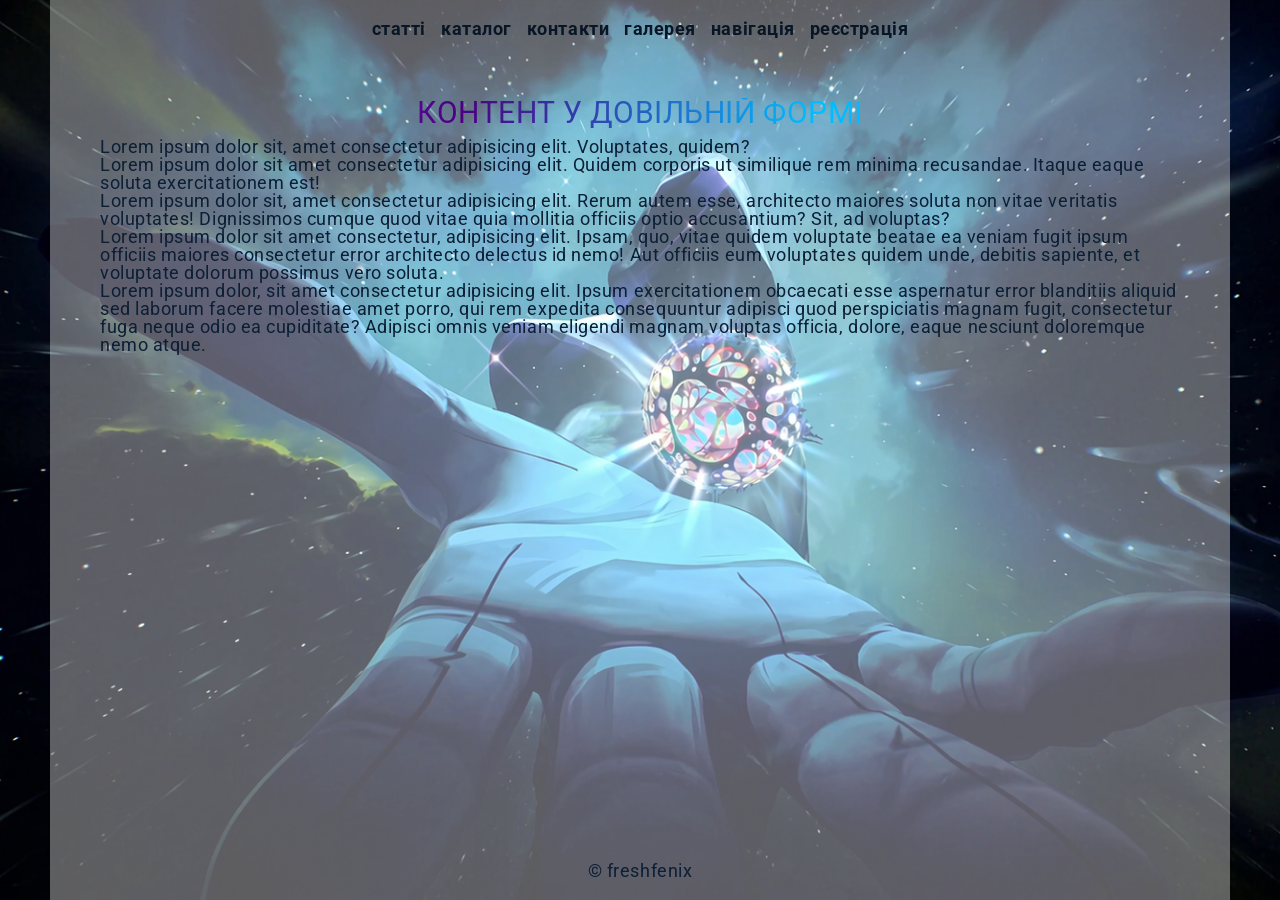
==== index.html @ 650a4f7c "first commit" ====
<!DOCTYPE html>
<html lang="zxx">

<head>
  <meta charset="UTF-8">
  <meta name="viewport" content="width=device-width, initial-scale=1.0">
  <link rel="stylesheet" href="styles/style.css">
  <title>Lesson2</title>
</head>

<body>
  <div class="wrapper">
    <header>
      <div class="container">
        <nav class="header-nav">
          <ul class="header-nav-list">
            <li><a class="header-nav-item" href="pages/articles.html">Статті</a></li>
            <li><a class="header-nav-item" href="pages/catalog.html">Каталог</a></li>
            <li><a class="header-nav-item" href="pages/contacts.html">Контакти</a></li>
            <li><a class="header-nav-item" href="pages/gallery.html">Галерея</a></li>
            <li><a class="header-nav-item" href="pages/page-nav.html">Навігація</a></li>
            <li><a class="header-nav-item" href="pages/registration.html">Реєстрація</a></li>
          </ul>
        </nav>
      </div>
    </header>
    <main>
      <section>
        <div class="container">
          <h1>Контент у довільній формі</h1>
          <div>
            <p>Lorem ipsum dolor sit, amet consectetur adipisicing elit. Voluptates, quidem?</p>
            <p>Lorem ipsum dolor sit amet consectetur adipisicing elit. Quidem corporis ut similique rem minima
              recusandae.
              Itaque eaque soluta exercitationem est!</p>
            <p>Lorem ipsum dolor sit, amet consectetur adipisicing elit. Rerum autem esse, architecto maiores soluta non
              vitae veritatis voluptates! Dignissimos cumque quod vitae quia mollitia officiis optio accusantium? Sit,
              ad
              voluptas?</p>
            <p>Lorem ipsum dolor sit amet consectetur, adipisicing elit. Ipsam, quo, vitae quidem voluptate beatae ea
              veniam
              fugit ipsum officiis maiores consectetur error architecto delectus id nemo! Aut officiis eum voluptates
              quidem
              unde, debitis sapiente, et voluptate dolorum possimus vero soluta.</p>
            <p>Lorem ipsum dolor, sit amet consectetur adipisicing elit. Ipsum exercitationem obcaecati esse aspernatur
              error blanditiis aliquid sed laborum facere molestiae amet porro, qui rem expedita consequuntur adipisci
              quod
              perspiciatis magnam fugit, consectetur fuga neque odio ea cupiditate? Adipisci omnis veniam eligendi
              magnam
              voluptas officia, dolore, eaque nesciunt doloremque nemo atque.</p>
          </div>
        </div>
      </section>
    </main>
    <footer>
      <div class="container footer">
        <p>&copy; FreshFenix</p>
      </div>
    </footer>
  </div>
</body>

</html>
---- styles/style.css ----
@import url("reset.css");
@font-face {
  font-family: "Roboto";
  src: url("../fonts/Roboto-Bold.woff2") format("woff2");
  font-weight: 700;
  font-style: normal;
  font-display: swap;
}

@font-face {
  font-family: "Roboto";
  src: url("../fonts/Roboto-Regular.woff2") format("woff2");
  font-weight: 400;
  font-style: normal;
  font-display: swap;
}

html,
body {
  color: rgb(12, 31, 53);
  height: 100%;
  font-family: "Roboto", sans-serif;
  font-weight: 400;
  font-size: 18px;
  letter-spacing: 0.03em;
}

.wrapper {
  display: flex;
  flex-direction: column;
  align-items: center;
  gap: 10px;
  min-height: 100vh;
  position: relative;
  background: #ffffff5d;
  margin: 0 50px;
}
.wrapper::before {
  content: "";
  position: absolute;
  height: 100vh;
  top: 0;
  bottom: 0;
  left: -50px;
  right: -50px;
  z-index: -1;
  background: url("../images/background.webp") top / cover no-repeat;
}

.wrapper::after {
  content: "";
  position: fixed;
  inset: 0;
  z-index: -2;
  background: rgb(12, 8, 63) url("../images/stars-bg.webp") center / cover
    no-repeat;
  min-height: 100vh;
}

.container {
  width: 100%;
  max-width: 1280px;
  padding: 20px 50px;
  margin: 0 auto;

  overflow: hidden;
  object-fit: cover;
}

footer {
  margin-top: auto;
}
.footer {
  text-align: center;
  text-transform: lowercase;
}

/* HEADER */

.header-nav-list {
  display: flex;
  gap: 15px;
  flex-wrap: wrap;
}

a {
  text-decoration: none;
  color: rgb(9, 56, 114);
}

.header-nav-item {
  text-transform: lowercase;
  font-weight: 700;
  color: rgb(9, 22, 37);
}

h1 {
  font-size: 30px;
  text-transform: uppercase;
  text-align: center;
  background: linear-gradient(90deg, #8a2be2, #4b0082, #00bfff, #1e90ff);
  background-clip: text;
  color: transparent;
  margin: 10px;
}

h2 {
  font-size: 20px;
  text-transform: uppercase;
  text-align: center;
}

img {
  object-fit: cover;
}

/* ARTICLES */

.articles-title {
  color: transparent;
  background: linear-gradient(90deg, #ff00cc, #3333ff, #00ffff, #ff00cc);
  background-clip: text;
  text-align: center;
}

.articles-container,
.articles-list {
  display: flex;
  flex-direction: column;
  gap: 15px;
}
.articles-list-item + .articles-list-item {
  border-top: 2px #00ffff solid;
  padding-top: 15px;
}

.articles-list {
  background: rgba(255, 255, 255, 0.15);
  backdrop-filter: blur(10px);
  border-radius: 12px;
  padding: 50px;
}

.article p::first-letter {
  font-size: 1.2em;
  color: rgb(95, 43, 105);
  font-weight: 700;
  line-height: 1;
}

.articles-list-item h2 {
  text-align: left;
}

/* ARTICLE */

.article-title {
  margin-bottom: 30px;
}

.article-img {
  float: left;
  padding: 10px;
  border: 4px blueviolet inset;
  margin-right: 5px;
}

.comments {
  margin-top: 30px;
}
.comments-form {
  display: flex;
  flex-direction: column;
  gap: 15px;
  align-items: flex-end;
  margin: 15px 0;
}

.comments-form textarea {
  width: 100%;
  padding: 8px 10px;
  border-radius: 6px;
  border: 1px solid #ccc;
}

.comments-list {
  list-style: none;
  padding: 0;
}

.comment {
  margin-bottom: 20px;
  padding: 15px;
  background: rgba(255, 255, 255, 0.15);
  backdrop-filter: blur(10px);
  border-radius: 12px;
}

.comment-box {
  display: flex;
  align-items: center;
  gap: 10px;
  margin-bottom: 10px;
}

/* CATALOG */

.catalog-list {
  background: rgba(255, 255, 255, 0.15);
  backdrop-filter: blur(10px);
  padding: 30px;
  border-radius: 12px;
  display: flex;
  flex-direction: column;
  gap: 10px;
  max-width: 600px;
  min-width: 400px;
}
.catalog-item {
  position: relative;
  padding-left: 20px;
}
.catalog-item:nth-child(1)::before {
  content: "\2740";
  position: absolute;
  left: 2px;
  top: 0;
  width: 20px;
  height: 20px;
}

.catalog-item:nth-child(2)::before {
  content: "\263A";
  position: absolute;
  left: 2px;
  top: 0;
  width: 20px;
  height: 20px;
}

.catalog-item:nth-child(2)::after {
  content: "NEW";
  position: absolute;
  right: 210px;
  top: 3px;
  margin-left: 8px;
  padding: 2px 6px;
  font-size: 10px;
  color: white;
  background: rgb(117, 3, 151);
  border-radius: 6px;
}

.catalog-item:nth-child(3)::before {
  content: "\270E";
  position: absolute;
  left: 2px;
  top: 0;
  width: 20px;
  height: 20px;
}

.catalog-item-list {
  background: rgba(255, 255, 255, 0.15);
  backdrop-filter: blur(10px);
  border-radius: 8px;
}

.catalog-item-list li {
  position: relative;
  padding: 5px 5px 5px 20px;
}

.catalog-item-list li::before {
  position: absolute;
  content: "\2605";
  top: 5px;
  left: 4px;
  width: 20px;
  height: 20px;
}

/* GALLERY */

.gallery-list {
  display: flex;
  flex-wrap: wrap;
  gap: 10px;
}
.gallery-list-item {
  flex: 0 1 47%;
  border: 10px groove rgba(137, 43, 226, 0.5);
  transition: 0.5s linear;
  background: rgba(255, 255, 255, 0.15);
  backdrop-filter: blur(10px);
  border-radius: 12px;
}
.gallery-list-item:hover {
  border: 10px transparent groove;
}
.gallery-list-title {
  margin: 10px;
  text-align: center;
}
.gallery-list-link {
  display: block;
}

.gallery-list-img {
  margin: 20px;
}

/* FORMS */

input[type="checkbox"]:hover,
input[type="radio"]:hover,
input[type="checkbox"]:focus,
input[type="radio"]:focus {
  outline: 2px dashed #1c19a0;
  outline-offset: 3px;
}

.capitalize {
  text-transform: capitalize;
}

.contacts-wrapper {
  display: flex;
  gap: 50px;
}
.contacts-form,
.contacts-box {
  max-width: 500px;
  margin: 0 auto;
  padding: 25px;
  border-radius: 12px;

  background: rgba(255, 255, 255, 0.15);
  backdrop-filter: blur(10px);

  display: flex;
  flex-direction: column;
  gap: 15px;
  justify-content: center;
}

.contacts-form {
  order: -1;
}
.contacts-form input,
.contacts-form textarea {
  width: 100%;
  padding: 8px 10px;
  border-radius: 6px;
  border: 1px solid #ccc;
}

.contacts-map {
  width: 100%;
  aspect-ratio: 16 / 9;
  border-radius: 12px;
  border: none;
}

.contacts-form-title {
  margin-bottom: auto;
  text-align: center;
  margin-top: 30px;
}
.contacts-form-button {
  padding: 10px 8px;
  border-radius: 12px;

  background: rgba(255, 255, 255, 0.15);
  backdrop-filter: blur(10px);
}

.form-button-box {
  margin-top: auto;
  display: flex;
  justify-content: space-between;
}

/* PAGE-NAV */
.page-nav {
  text-align: center;
  margin-bottom: 30px;
}
.page-nav-link {
  color: rgb(12, 31, 53);
  font-weight: 700;
  margin: 10px;
  padding: 10px 8px;
  background: rgba(255, 255, 255, 0.15);
  backdrop-filter: blur(10px);
  border-radius: 8px;
}

.page-nav-box {
  display: flex;
  flex-direction: column;
  gap: 30px;
}
.nav-article {
  height: 50vh;
  overflow: scroll;
  background: rgba(255, 255, 255, 0.15);
  backdrop-filter: blur(10px);
  border-radius: 12px;

  padding: 15px;
}

.nav-article p + p {
  padding-top: 10px;
}
.nav-article h2 {
  font-weight: 700;
  margin-bottom: 15px;
}
.nav-img {
  float: left;
  padding-right: 10px;
  border-radius: 15px;
}

::-webkit-scrollbar {
  width: 8px;
  height: 0;
}

::-webkit-scrollbar-track {
  background: transparent;
  border-radius: 10px;
}

::-webkit-scrollbar-thumb {
  background: linear-gradient(180deg, #6a11cb, #2575fc);
  border-radius: 10px;
}

::-webkit-scrollbar-thumb:hover {
  background: linear-gradient(180deg, #5f0fbf, #1e5fd9);
}

/* REGISTRATION */
.form-input-box {
  display: flex;
  align-items: center;
  gap: 8px;
  margin-bottom: 8px;
}

.form-input-box input[type="radio"],
.form-input-box input[type="checkbox"] {
  margin: 0;
  width: 16px;
  height: 16px;
}

.form-input-box label {
  margin: 0;
  cursor: pointer;
}
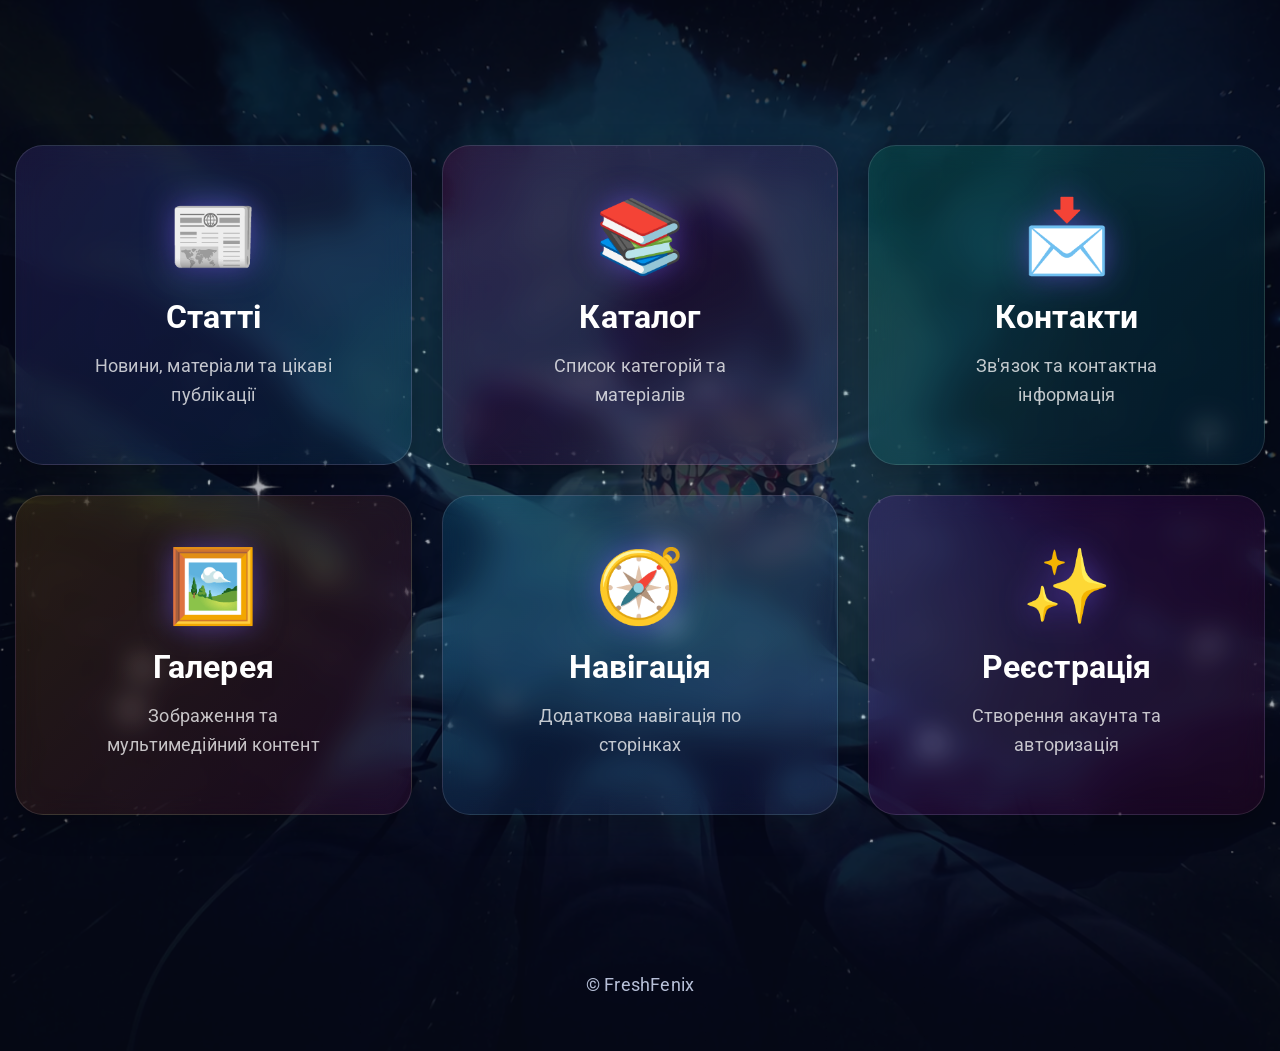
==== commit 46f9d4bc: "new header" ====
--- a/index.html
+++ b/index.html
@@ -10,46 +10,142 @@
 
 <body>
   <div class="wrapper">
-    <header>
+    <header class="header index-header">
       <div class="container">
-        <nav class="header-nav">
-          <ul class="header-nav-list">
-            <li><a class="header-nav-item" href="pages/articles.html">Статті</a></li>
-            <li><a class="header-nav-item" href="pages/catalog.html">Каталог</a></li>
-            <li><a class="header-nav-item" href="pages/contacts.html">Контакти</a></li>
-            <li><a class="header-nav-item" href="pages/gallery.html">Галерея</a></li>
-            <li><a class="header-nav-item" href="pages/page-nav.html">Навігація</a></li>
-            <li><a class="header-nav-item" href="pages/registration.html">Реєстрація</a></li>
-          </ul>
-        </nav>
+        <div class="header__wrapper">
+          <button class="header__burger" type="button" aria-label="Open menu">
+
+            <span></span>
+            <span></span>
+            <span></span>
+          </button>
+          <nav class="header-nav">
+
+            <ul class="header-nav-list">
+
+              <li>
+                <a class="header-nav-item" href="pages/articles.html">
+
+                  <span>статті</span>
+                </a>
+              </li>
+
+              <li>
+                <a class="header-nav-item" href="pages/catalog.html">
+
+                  <span>каталог</span>
+                </a>
+              </li>
+
+              <li>
+                <a class="header-nav-item" href="pages/contacts.html">
+
+                  <span>контакти</span>
+                </a>
+              </li>
+
+              <li>
+                <a class="header-nav-item" href="pages/gallery.html">
+
+                  <span>галерея</span>
+                </a>
+              </li>
+
+              <li>
+                <a class="header-nav-item" href="pages/page-nav.html">
+
+                  <span>навігація</span>
+                </a>
+              </li>
+
+              <li>
+                <a class="header-nav-item" href="pages/registration.html">
+
+                  <span>реєстрація</span>
+                </a>
+              </li>
+
+            </ul>
+
+          </nav>
+        </div>
       </div>
     </header>
     <main>
-      <section>
+      <section class="hero-nav">
         <div class="container">
-          <h1>Контент у довільній формі</h1>
-          <div>
-            <p>Lorem ipsum dolor sit, amet consectetur adipisicing elit. Voluptates, quidem?</p>
-            <p>Lorem ipsum dolor sit amet consectetur adipisicing elit. Quidem corporis ut similique rem minima
-              recusandae.
-              Itaque eaque soluta exercitationem est!</p>
-            <p>Lorem ipsum dolor sit, amet consectetur adipisicing elit. Rerum autem esse, architecto maiores soluta non
-              vitae veritatis voluptates! Dignissimos cumque quod vitae quia mollitia officiis optio accusantium? Sit,
-              ad
-              voluptas?</p>
-            <p>Lorem ipsum dolor sit amet consectetur, adipisicing elit. Ipsam, quo, vitae quidem voluptate beatae ea
-              veniam
-              fugit ipsum officiis maiores consectetur error architecto delectus id nemo! Aut officiis eum voluptates
-              quidem
-              unde, debitis sapiente, et voluptate dolorum possimus vero soluta.</p>
-            <p>Lorem ipsum dolor, sit amet consectetur adipisicing elit. Ipsum exercitationem obcaecati esse aspernatur
-              error blanditiis aliquid sed laborum facere molestiae amet porro, qui rem expedita consequuntur adipisci
-              quod
-              perspiciatis magnam fugit, consectetur fuga neque odio ea cupiditate? Adipisci omnis veniam eligendi
-              magnam
-              voluptas officia, dolore, eaque nesciunt doloremque nemo atque.</p>
-          </div>
+
+          <nav class="hero-nav__menu">
+
+            <a class="hero-nav__card hero-nav__card--articles" href="pages/articles.html">
+
+              <span class="hero-nav__icon">📰</span>
+
+              <h2 class="hero-nav__title">Статті</h2>
+
+              <p class="hero-nav__text">
+                Новини, матеріали та цікаві публікації
+              </p>
+            </a>
+
+            <a class="hero-nav__card hero-nav__card--catalog" href="pages/catalog.html">
+
+              <span class="hero-nav__icon">📚</span>
+
+              <h2 class="hero-nav__title">Каталог</h2>
+
+              <p class="hero-nav__text">
+                Список категорій та матеріалів
+              </p>
+            </a>
+
+            <a class="hero-nav__card hero-nav__card--contacts" href="pages/contacts.html">
+
+              <span class="hero-nav__icon">📩</span>
+
+              <h2 class="hero-nav__title">Контакти</h2>
+
+              <p class="hero-nav__text">
+                Зв'язок та контактна інформація
+              </p>
+            </a>
+
+            <a class="hero-nav__card hero-nav__card--gallery" href="pages/gallery.html">
+
+              <span class="hero-nav__icon">🖼️</span>
+
+              <h2 class="hero-nav__title">Галерея</h2>
+
+              <p class="hero-nav__text">
+                Зображення та мультимедійний контент
+              </p>
+            </a>
+
+            <a class="hero-nav__card hero-nav__card--navigation" href="pages/page-nav.html">
+
+              <span class="hero-nav__icon">🧭</span>
+
+              <h2 class="hero-nav__title">Навігація</h2>
+
+              <p class="hero-nav__text">
+                Додаткова навігація по сторінках
+              </p>
+            </a>
+
+            <a class="hero-nav__card hero-nav__card--registration" href="pages/registration.html">
+
+              <span class="hero-nav__icon">✨</span>
+
+              <h2 class="hero-nav__title">Реєстрація</h2>
+
+              <p class="hero-nav__text">
+                Створення акаунта та авторизація
+              </p>
+            </a>
+
+          </nav>
         </div>
+
       </section>
     </main>
     <footer>
@@ -58,6 +154,14 @@
       </div>
     </footer>
   </div>
+  <script>
+    const burger = document.querySelector('.header__burger');
+    const header = document.querySelector('.header');
+
+    burger.addEventListener('click', () => {
+      header.classList.toggle('header--open');
+    });
+  </script>
 </body>
 
 </html>
--- a/styles/style.css
+++ b/styles/style.css
@@ -1,4 +1,5 @@
 @import url("reset.css");
+
 @font-face {
   font-family: "Roboto";
   src: url("../fonts/Roboto-Bold.woff2") format("woff2");
@@ -15,450 +16,1060 @@
   font-display: swap;
 }
 
-html,
+/* =========================
+   ROOT
+========================= */
+
+:root {
+  --bg-primary: #070b1a;
+  --bg-secondary: rgba(8, 12, 28, 0.55);
+  --bg-card: rgba(255, 255, 255, 0.08);
+
+  --text-primary: #f5f7ff;
+  --text-secondary: #b7c0d8;
+
+  --accent: #7c5cff;
+  --accent-hover: #9d84ff;
+
+  --border: rgba(255, 255, 255, 0.12);
+
+  --shadow: 0 10px 30px rgba(0, 0, 0, 0.25);
+
+  --blur: blur(14px);
+
+  --radius-lg: 24px;
+  --radius-md: 18px;
+  --radius-sm: 12px;
+
+  --transition: 0.3s ease;
+}
+
+/* =========================
+   GLOBAL
+========================= */
+
+html {
+  scroll-behavior: smooth;
+}
+
 body {
-  color: rgb(12, 31, 53);
-  height: 100%;
+  min-height: 100%;
   font-family: "Roboto", sans-serif;
+  font-size: 18px;
   font-weight: 400;
-  font-size: 18px;
-  letter-spacing: 0.03em;
+
+  line-height: 1.7;
+  letter-spacing: 0.01em;
+
+  color: var(--text-secondary);
+
+  background: radial-gradient(circle at top, #111933 0%, #070b1a 60%);
+
+  overflow-x: hidden;
 }
 
 .wrapper {
+  position: relative;
+
   display: flex;
   flex-direction: column;
-  align-items: center;
-  gap: 10px;
+  gap: 20px;
+
   min-height: 100vh;
-  position: relative;
-  background: #ffffff5d;
-  margin: 0 50px;
-}
+
+  padding: 30px 0;
+
+  background: var(--bg-secondary);
+
+  backdrop-filter: blur(6px);
+}
+
 .wrapper::before {
   content: "";
+
   position: absolute;
-  height: 100vh;
-  top: 0;
-  bottom: 0;
-  left: -50px;
-  right: -50px;
-  z-index: -1;
+  inset: 0;
+
+  z-index: -2;
+
   background: url("../images/background.webp") top / cover no-repeat;
+
+  opacity: 0.25;
 }
 
 .wrapper::after {
   content: "";
+
   position: fixed;
   inset: 0;
-  z-index: -2;
-  background: rgb(12, 8, 63) url("../images/stars-bg.webp") center / cover
+
+  z-index: -3;
+
+  background: rgb(7, 11, 26) url("../images/stars-bg.webp") center / cover
     no-repeat;
-  min-height: 100vh;
 }
 
 .container {
   width: 100%;
   max-width: 1280px;
-  padding: 20px 50px;
+
   margin: 0 auto;
 
-  overflow: hidden;
+  padding: 0 15px;
+}
+
+img {
+  max-width: 100%;
+  display: block;
   object-fit: cover;
+}
+
+a {
+  text-decoration: none;
+  color: inherit;
 }
 
 footer {
   margin-top: auto;
 }
-.footer {
+
+/* =========================
+   REUSABLE GLASS
+========================= */
+
+.glass,
+.articles-list,
+.comment,
+.catalog-list,
+.catalog-item-list,
+.contacts-form,
+.contacts-box,
+.nav-article,
+.gallery-list-item {
+  background: var(--bg-card);
+
+  border: 1px solid var(--border);
+
+  backdrop-filter: var(--blur);
+
+  box-shadow: var(--shadow);
+
+  border-radius: var(--radius-md);
+}
+
+/* =========================
+   TYPOGRAPHY
+========================= */
+
+h1,
+h2,
+h3 {
+  color: var(--text-primary);
+
+  line-height: 1.2;
+}
+
+h1 {
+  font-size: clamp(2.5rem, 6vw, 4rem);
+
+  text-transform: uppercase;
+
   text-align: center;
-  text-transform: lowercase;
-}
-
-/* HEADER */
-
-.header-nav-list {
-  display: flex;
-  gap: 15px;
-  flex-wrap: wrap;
-}
-
-a {
-  text-decoration: none;
-  color: rgb(9, 56, 114);
-}
-
-.header-nav-item {
-  text-transform: lowercase;
-  font-weight: 700;
-  color: rgb(9, 22, 37);
-}
-
-h1 {
-  font-size: 30px;
-  text-transform: uppercase;
-  text-align: center;
-  background: linear-gradient(90deg, #8a2be2, #4b0082, #00bfff, #1e90ff);
+
+  margin-bottom: 20px;
+
+  background: linear-gradient(90deg, #8a2be2, #6c63ff, #00bfff);
+
   background-clip: text;
   color: transparent;
-  margin: 10px;
 }
 
 h2 {
-  font-size: 20px;
-  text-transform: uppercase;
+  font-size: clamp(1.4rem, 3vw, 2rem);
+
+  margin-bottom: 20px;
+}
+
+p {
+  color: var(--text-secondary);
+}
+
+/* =========================
+   HEADER
+========================= */
+
+.header {
+  position: sticky;
+  top: 20px;
+  z-index: 100;
+
+  width: calc(100% - 40px);
+  max-width: 1280px;
+
+  margin: 20px auto 0;
+
+  border-radius: 24px;
+
+  background: rgba(255, 255, 255, 0.08);
+
+  border: 1px solid rgba(255, 255, 255, 0.12);
+
+  backdrop-filter: blur(16px);
+
+  box-shadow: 0 10px 35px rgba(0, 0, 0, 0.3);
+}
+
+.header__wrapper {
+  display: flex;
+  align-items: center;
+  justify-content: center;
+
+  min-height: 80px;
+
+  padding: 10px 25px;
+}
+
+/* =========================
+   NAV
+========================= */
+
+.header-nav-list {
+  display: flex;
+  align-items: center;
+
+  gap: 15px;
+}
+
+.header-nav-item {
+  display: inline-flex;
+  align-items: center;
+  justify-content: center;
+
+  padding: 12px 20px;
+
+  border-radius: 14px;
+
+  color: rgba(255, 255, 255, 0.9);
+
+  text-decoration: none;
+  font-weight: 700;
+
+  background: rgba(255, 255, 255, 0.04);
+
+  transition:
+    transform 0.3s ease,
+    background 0.3s ease,
+    box-shadow 0.3s ease;
+}
+
+.header-nav-item:hover {
+  transform: translateY(-3px);
+
+  background: rgba(124, 92, 255, 0.2);
+
+  box-shadow: 0 10px 20px rgba(0, 0, 0, 0.25);
+}
+
+.header-nav-item--active {
+  background: linear-gradient(
+    135deg,
+    rgba(124, 92, 255, 0.4),
+    rgba(0, 191, 255, 0.2)
+  );
+}
+
+/* =========================
+   BURGER
+========================= */
+
+.header__burger {
+  display: none;
+
+  position: relative;
+
+  width: 46px;
+  height: 46px;
+
+  border: none;
+  border-radius: 14px;
+
+  cursor: pointer;
+
+  background: rgba(255, 255, 255, 0.08);
+
+  transition: background 0.3s ease;
+}
+
+.header__burger:hover {
+  background: rgba(124, 92, 255, 0.2);
+}
+
+.header__burger span {
+  position: absolute;
+
+  left: 50%;
+
+  width: 24px;
+  height: 2px;
+
+  background: white;
+
+  border-radius: 10px;
+
+  transform: translateX(-50%);
+
+  transition: 0.3s ease;
+}
+
+.header__burger span:nth-child(1) {
+  top: 14px;
+}
+
+.header__burger span:nth-child(2) {
+  top: 22px;
+}
+
+.header__burger span:nth-child(3) {
+  top: 30px;
+}
+
+/* =========================
+   MOBILE
+========================= */
+
+@media (max-width: 1024px) {
+  .header__burger {
+    display: block;
+  }
+
+  .header__wrapper {
+    justify-content: flex-start;
+    min-height: 60px;
+    padding: 0;
+  }
+
+  .header-nav {
+    position: absolute;
+
+    top: calc(100% + 15px);
+    left: 0;
+    right: 0;
+
+    padding: 20px;
+
+    border-radius: 24px;
+
+    background: rgba(12, 20, 40, 0.92);
+
+    border: 1px solid rgba(255, 255, 255, 0.08);
+
+    backdrop-filter: blur(18px);
+
+    opacity: 0;
+    visibility: hidden;
+
+    transform: translateY(-10px);
+
+    transition:
+      opacity 0.3s ease,
+      transform 0.3s ease,
+      visibility 0.3s ease;
+  }
+
+  .header-nav-list {
+    flex-direction: column;
+
+    width: 100%;
+  }
+
+  .header-nav-list li {
+    width: 100%;
+  }
+
+  .header-nav-item {
+    width: 100%;
+
+    justify-content: center;
+
+    padding: 16px 20px;
+  }
+
+  /* ACTIVE MENU */
+
+  .header--open .header-nav {
+    opacity: 1;
+    visibility: visible;
+
+    transform: translateY(0);
+  }
+
+  /* BURGER ANIMATION */
+
+  .header--open .header__burger span:nth-child(1) {
+    top: 22px;
+
+    transform: translateX(-50%) rotate(45deg);
+  }
+
+  .header--open .header__burger span:nth-child(2) {
+    opacity: 0;
+  }
+
+  .header--open .header__burger span:nth-child(3) {
+    top: 22px;
+
+    transform: translateX(-50%) rotate(-45deg);
+  }
+}
+/* =========================
+   HERO NAV
+========================= */
+
+.hero-nav {
+  min-height: 100vh;
+
+  display: flex;
+  align-items: center;
+}
+
+.hero-nav__menu {
+  display: grid;
+
+  grid-template-columns: repeat(auto-fit, minmax(320px, 1fr));
+
+  gap: 30px;
+}
+
+/* CARD */
+
+.hero-nav__card {
+  position: relative;
+
+  min-height: 320px;
+
+  padding: 40px 30px;
+
+  display: flex;
+  flex-direction: column;
+  justify-content: center;
+  align-items: center;
+
   text-align: center;
-}
-
-img {
-  object-fit: cover;
-}
-
-/* ARTICLES */
-
-.articles-title {
-  color: transparent;
-  background: linear-gradient(90deg, #ff00cc, #3333ff, #00ffff, #ff00cc);
-  background-clip: text;
-  text-align: center;
-}
+
+  overflow: hidden;
+
+  border-radius: 28px;
+
+  background: rgba(255, 255, 255, 0.08);
+
+  border: 1px solid rgba(255, 255, 255, 0.12);
+
+  backdrop-filter: blur(14px);
+
+  box-shadow: 0 10px 30px rgba(0, 0, 0, 0.25);
+
+  transition:
+    transform 0.35s ease,
+    box-shadow 0.35s ease,
+    border-color 0.35s ease;
+}
+
+/* GLOW */
+
+.hero-nav__card::before {
+  content: "";
+
+  position: absolute;
+
+  inset: 0;
+
+  background: radial-gradient(
+    circle at top,
+    rgba(255, 255, 255, 0.14),
+    transparent 70%
+  );
+
+  opacity: 0;
+
+  transition: opacity 0.35s ease;
+}
+
+.hero-nav__card:hover {
+  transform: translateY(-10px) scale(1.02);
+
+  border-color: rgba(124, 92, 255, 0.5);
+
+  box-shadow: 0 20px 50px rgba(0, 0, 0, 0.4);
+}
+
+.hero-nav__card:hover::before {
+  opacity: 1;
+}
+
+/* ICON */
+
+.hero-nav__icon {
+  font-size: 72px;
+
+  margin-bottom: 25px;
+
+  line-height: 1;
+
+  filter: drop-shadow(0 0 15px rgba(124, 92, 255, 0.5));
+
+  transition: transform 0.35s ease;
+}
+
+.hero-nav__card:hover .hero-nav__icon {
+  transform: scale(1.1) rotate(-3deg);
+}
+
+/* TITLE */
+
+.hero-nav__title {
+  font-size: 32px;
+  font-weight: 700;
+
+  margin-bottom: 16px;
+
+  color: white;
+}
+
+/* TEXT */
+
+.hero-nav__text {
+  max-width: 260px;
+
+  color: rgba(255, 255, 255, 0.75);
+
+  line-height: 1.6;
+}
+
+/* =========================
+   MODIFIERS
+========================= */
+
+.hero-nav__card--articles {
+  background: linear-gradient(
+    135deg,
+    rgba(124, 92, 255, 0.15),
+    rgba(0, 191, 255, 0.08)
+  );
+}
+
+.hero-nav__card--catalog {
+  background: linear-gradient(
+    135deg,
+    rgba(255, 0, 140, 0.12),
+    rgba(124, 92, 255, 0.08)
+  );
+}
+
+.hero-nav__card--contacts {
+  background: linear-gradient(
+    135deg,
+    rgba(0, 255, 170, 0.12),
+    rgba(0, 191, 255, 0.08)
+  );
+}
+
+.hero-nav__card--gallery {
+  background: linear-gradient(
+    135deg,
+    rgba(255, 170, 0, 0.12),
+    rgba(255, 0, 140, 0.08)
+  );
+}
+
+.hero-nav__card--navigation {
+  background: linear-gradient(
+    135deg,
+    rgba(0, 191, 255, 0.12),
+    rgba(124, 92, 255, 0.08)
+  );
+}
+
+.hero-nav__card--registration {
+  background: linear-gradient(
+    135deg,
+    rgba(180, 0, 255, 0.12),
+    rgba(255, 0, 140, 0.08)
+  );
+}
+
+.index-header {
+  position: absolute;
+  width: 1px;
+  height: 1px;
+  margin: -1px;
+  padding: 0;
+  overflow: hidden;
+  border: 0;
+}
+
+/* =========================
+   MOBILE
+========================= */
+
+@media (max-width: 768px) {
+  .hero-nav__menu {
+    grid-template-columns: 1fr;
+  }
+
+  .hero-nav__card {
+    min-height: 260px;
+  }
+
+  .hero-nav__title {
+    font-size: 28px;
+  }
+
+  .hero-nav__icon {
+    font-size: 60px;
+  }
+}
+/* =========================
+   ARTICLES
+========================= */
 
 .articles-container,
 .articles-list {
   display: flex;
   flex-direction: column;
-  gap: 15px;
-}
+  gap: 20px;
+}
+
+.articles-list {
+  padding: clamp(20px, 4vw, 50px);
+}
+
 .articles-list-item + .articles-list-item {
-  border-top: 2px #00ffff solid;
-  padding-top: 15px;
-}
-
-.articles-list {
-  background: rgba(255, 255, 255, 0.15);
-  backdrop-filter: blur(10px);
-  border-radius: 12px;
-  padding: 50px;
-}
-
-.article p::first-letter {
-  font-size: 1.2em;
-  color: rgb(95, 43, 105);
-  font-weight: 700;
-  line-height: 1;
-}
-
-.articles-list-item h2 {
-  text-align: left;
-}
-
-/* ARTICLE */
+  border-top: 1px solid var(--border);
+
+  padding-top: 20px;
+}
 
 .article-title {
   margin-bottom: 30px;
 }
 
+.article p::first-letter {
+  font-size: 1.3em;
+
+  color: var(--accent);
+
+  font-weight: 700;
+}
+
 .article-img {
   float: left;
-  padding: 10px;
-  border: 4px blueviolet inset;
-  margin-right: 5px;
-}
+
+  width: min(300px, 100%);
+
+  margin: 0 20px 10px 0;
+
+  border-radius: var(--radius-sm);
+
+  border: 1px solid var(--border);
+}
+
+/* =========================
+   COMMENTS
+========================= */
 
 .comments {
-  margin-top: 30px;
-}
+  margin-top: 40px;
+}
+
 .comments-form {
   display: flex;
   flex-direction: column;
-  gap: 15px;
-  align-items: flex-end;
-  margin: 15px 0;
-}
-
-.comments-form textarea {
+  gap: 16px;
+
+  margin: 20px 0;
+}
+
+.comment {
+  padding: 20px;
+}
+
+.comment-box {
+  display: flex;
+  align-items: center;
+  gap: 12px;
+
+  margin-bottom: 10px;
+}
+
+/* =========================
+   INPUTS
+========================= */
+
+input,
+textarea {
   width: 100%;
-  padding: 8px 10px;
-  border-radius: 6px;
-  border: 1px solid #ccc;
-}
-
-.comments-list {
-  list-style: none;
-  padding: 0;
-}
-
-.comment {
-  margin-bottom: 20px;
-  padding: 15px;
-  background: rgba(255, 255, 255, 0.15);
-  backdrop-filter: blur(10px);
-  border-radius: 12px;
-}
-
-.comment-box {
+
+  padding: 12px 14px;
+
+  border-radius: var(--radius-sm);
+
+  border: 1px solid var(--border);
+
+  background: rgba(255, 255, 255, 0.05);
+
+  color: var(--text-primary);
+
+  transition:
+    border-color var(--transition),
+    background var(--transition);
+}
+
+input:focus,
+textarea:focus {
+  outline: none;
+
+  border-color: var(--accent);
+
+  background: rgba(255, 255, 255, 0.08);
+}
+
+textarea {
+  resize: vertical;
+  min-height: 120px;
+}
+
+/* =========================
+   BUTTONS
+========================= */
+
+button,
+.contacts-form-button {
+  padding: 14px 24px;
+
+  border: none;
+  border-radius: 14px;
+
+  background: linear-gradient(135deg, var(--accent), #4f7cff);
+
+  color: white;
+
+  font-weight: 700;
+
+  cursor: pointer;
+
+  transition:
+    transform 0.25s ease,
+    box-shadow 0.25s ease;
+}
+
+button:hover,
+.contacts-form-button:hover {
+  transform: translateY(-3px);
+
+  box-shadow: 0 12px 24px rgba(124, 92, 255, 0.35);
+}
+
+/* =========================
+   CATALOG
+========================= */
+
+.catalog-list {
+  display: flex;
+  flex-direction: column;
+  gap: 14px;
+
+  max-width: 600px;
+
+  padding: 30px;
+}
+
+.catalog-item {
+  position: relative;
+
+  padding-left: 24px;
+}
+
+.catalog-item::before {
+  position: absolute;
+
+  left: 0;
+  top: 0;
+}
+
+.catalog-item:nth-child(1)::before {
+  content: "✦";
+}
+
+.catalog-item:nth-child(2)::before {
+  content: "☺";
+}
+
+.catalog-item:nth-child(3)::before {
+  content: "✎";
+}
+
+.catalog-item-list {
+  margin-top: 10px;
+  padding: 12px;
+}
+
+.catalog-item-list li {
+  position: relative;
+
+  padding: 6px 6px 6px 22px;
+}
+
+.catalog-item-list li::before {
+  content: "★";
+
+  position: absolute;
+
+  left: 0;
+  top: 6px;
+
+  color: var(--accent);
+}
+
+/* =========================
+   GALLERY
+========================= */
+
+.gallery-list {
+  display: flex;
+  flex-wrap: wrap;
+  gap: 20px;
+}
+
+.gallery-list-item {
+  justify-content: center;
+  align-items: center;
+  display: flex;
+  flex-direction: column;
+  flex: 1 1 320px;
+
+  overflow: hidden;
+
+  transition:
+    transform var(--transition),
+    box-shadow var(--transition);
+}
+
+.gallery-list-item:hover {
+  transform: translateY(-6px);
+
+  box-shadow: 0 15px 40px rgba(0, 0, 0, 0.35);
+}
+
+.gallery-list-link {
+  max-height: 565px;
+  height: 100%;
+}
+
+.gallery-list-title {
+  padding: 18px;
+
+  text-align: center;
+}
+
+.gallery-list-img {
+  width: 100%;
+  height: 100%;
+}
+
+/* =========================
+   CONTACTS
+========================= */
+
+.contacts-wrapper {
+  display: flex;
+  flex-wrap: wrap;
+  gap: 30px;
+}
+
+.contacts-form,
+.contacts-box {
+  flex: 1 1 400px;
+
+  padding: 30px;
+
+  display: flex;
+  flex-direction: column;
+  gap: 16px;
+}
+
+.contacts-map {
+  width: 100%;
+
+  aspect-ratio: 16 / 9;
+
+  border: none;
+
+  border-radius: var(--radius-md);
+}
+
+.form-button-box {
+  display: flex;
+  justify-content: space-between;
+  gap: 10px;
+
+  margin-top: auto;
+}
+
+/* =========================
+   PAGE NAV
+========================= */
+
+.page-nav {
+  margin-bottom: 30px;
+
+  text-align: center;
+}
+
+.page-nav-box {
+  display: flex;
+  flex-direction: column;
+  gap: 30px;
+}
+
+.page-nav-link {
+  display: inline-block;
+
+  margin: 10px;
+  padding: 10px 14px;
+
+  border-radius: 10px;
+
+  background: var(--bg-card);
+
+  border: 1px solid var(--border);
+
+  transition:
+    transform var(--transition),
+    background var(--transition);
+}
+
+.page-nav-link:hover {
+  transform: translateY(-2px);
+
+  background: rgba(255, 255, 255, 0.12);
+}
+
+.nav-article {
+  height: 50vh;
+
+  overflow-y: auto;
+
+  padding: 20px;
+}
+
+.nav-article p + p {
+  margin-top: 12px;
+}
+
+.nav-img {
+  float: left;
+
+  width: min(250px, 100%);
+
+  margin: 0 15px 10px 0;
+
+  border-radius: var(--radius-sm);
+}
+
+/* =========================
+   FORMS
+========================= */
+
+.form-input-box {
   display: flex;
   align-items: center;
   gap: 10px;
-  margin-bottom: 10px;
-}
-
-/* CATALOG */
-
-.catalog-list {
-  background: rgba(255, 255, 255, 0.15);
-  backdrop-filter: blur(10px);
-  padding: 30px;
-  border-radius: 12px;
-  display: flex;
-  flex-direction: column;
-  gap: 10px;
-  max-width: 600px;
-  min-width: 400px;
-}
-.catalog-item {
-  position: relative;
-  padding-left: 20px;
-}
-.catalog-item:nth-child(1)::before {
-  content: "\2740";
-  position: absolute;
-  left: 2px;
-  top: 0;
-  width: 20px;
-  height: 20px;
-}
-
-.catalog-item:nth-child(2)::before {
-  content: "\263A";
-  position: absolute;
-  left: 2px;
-  top: 0;
-  width: 20px;
-  height: 20px;
-}
-
-.catalog-item:nth-child(2)::after {
-  content: "NEW";
-  position: absolute;
-  right: 210px;
-  top: 3px;
-  margin-left: 8px;
-  padding: 2px 6px;
-  font-size: 10px;
-  color: white;
-  background: rgb(117, 3, 151);
-  border-radius: 6px;
-}
-
-.catalog-item:nth-child(3)::before {
-  content: "\270E";
-  position: absolute;
-  left: 2px;
-  top: 0;
-  width: 20px;
-  height: 20px;
-}
-
-.catalog-item-list {
-  background: rgba(255, 255, 255, 0.15);
-  backdrop-filter: blur(10px);
-  border-radius: 8px;
-}
-
-.catalog-item-list li {
-  position: relative;
-  padding: 5px 5px 5px 20px;
-}
-
-.catalog-item-list li::before {
-  position: absolute;
-  content: "\2605";
-  top: 5px;
-  left: 4px;
-  width: 20px;
-  height: 20px;
-}
-
-/* GALLERY */
-
-.gallery-list {
-  display: flex;
-  flex-wrap: wrap;
-  gap: 10px;
-}
-.gallery-list-item {
-  flex: 0 1 47%;
-  border: 10px groove rgba(137, 43, 226, 0.5);
-  transition: 0.5s linear;
-  background: rgba(255, 255, 255, 0.15);
-  backdrop-filter: blur(10px);
-  border-radius: 12px;
-}
-.gallery-list-item:hover {
-  border: 10px transparent groove;
-}
-.gallery-list-title {
-  margin: 10px;
-  text-align: center;
-}
-.gallery-list-link {
-  display: block;
-}
-
-.gallery-list-img {
-  margin: 20px;
-}
-
-/* FORMS */
+}
+
+.form-input-box input[type="radio"],
+.form-input-box input[type="checkbox"] {
+  width: 16px;
+  height: 16px;
+}
+
+.form-input-box label {
+  cursor: pointer;
+}
 
 input[type="checkbox"]:hover,
 input[type="radio"]:hover,
 input[type="checkbox"]:focus,
 input[type="radio"]:focus {
-  outline: 2px dashed #1c19a0;
+  outline: 2px dashed var(--accent);
   outline-offset: 3px;
 }
 
-.capitalize {
-  text-transform: capitalize;
-}
-
-.contacts-wrapper {
-  display: flex;
-  gap: 50px;
-}
-.contacts-form,
-.contacts-box {
-  max-width: 500px;
-  margin: 0 auto;
-  padding: 25px;
-  border-radius: 12px;
-
-  background: rgba(255, 255, 255, 0.15);
-  backdrop-filter: blur(10px);
-
-  display: flex;
-  flex-direction: column;
-  gap: 15px;
-  justify-content: center;
-}
-
-.contacts-form {
-  order: -1;
-}
-.contacts-form input,
-.contacts-form textarea {
-  width: 100%;
-  padding: 8px 10px;
-  border-radius: 6px;
-  border: 1px solid #ccc;
-}
-
-.contacts-map {
-  width: 100%;
-  aspect-ratio: 16 / 9;
-  border-radius: 12px;
-  border: none;
-}
-
-.contacts-form-title {
-  margin-bottom: auto;
-  text-align: center;
-  margin-top: 30px;
-}
-.contacts-form-button {
-  padding: 10px 8px;
-  border-radius: 12px;
-
-  background: rgba(255, 255, 255, 0.15);
-  backdrop-filter: blur(10px);
-}
-
-.form-button-box {
-  margin-top: auto;
-  display: flex;
-  justify-content: space-between;
-}
-
-/* PAGE-NAV */
-.page-nav {
-  text-align: center;
-  margin-bottom: 30px;
-}
-.page-nav-link {
-  color: rgb(12, 31, 53);
-  font-weight: 700;
-  margin: 10px;
-  padding: 10px 8px;
-  background: rgba(255, 255, 255, 0.15);
-  backdrop-filter: blur(10px);
-  border-radius: 8px;
-}
-
-.page-nav-box {
-  display: flex;
-  flex-direction: column;
-  gap: 30px;
-}
-.nav-article {
-  height: 50vh;
-  overflow: scroll;
-  background: rgba(255, 255, 255, 0.15);
-  backdrop-filter: blur(10px);
-  border-radius: 12px;
-
-  padding: 15px;
-}
-
-.nav-article p + p {
-  padding-top: 10px;
-}
-.nav-article h2 {
-  font-weight: 700;
-  margin-bottom: 15px;
-}
-.nav-img {
-  float: left;
-  padding-right: 10px;
-  border-radius: 15px;
-}
+/* =========================
+   SCROLLBAR
+========================= */
 
 ::-webkit-scrollbar {
   width: 8px;
-  height: 0;
 }
 
 ::-webkit-scrollbar-track {
   background: transparent;
+}
+
+::-webkit-scrollbar-thumb {
   border-radius: 10px;
-}
-
-::-webkit-scrollbar-thumb {
+
   background: linear-gradient(180deg, #6a11cb, #2575fc);
-  border-radius: 10px;
 }
 
 ::-webkit-scrollbar-thumb:hover {
   background: linear-gradient(180deg, #5f0fbf, #1e5fd9);
 }
 
-/* REGISTRATION */
-.form-input-box {
-  display: flex;
-  align-items: center;
-  gap: 8px;
-  margin-bottom: 8px;
-}
-
-.form-input-box input[type="radio"],
-.form-input-box input[type="checkbox"] {
-  margin: 0;
-  width: 16px;
-  height: 16px;
-}
-
-.form-input-box label {
-  margin: 0;
-  cursor: pointer;
-}
+/* =========================
+   FOOTER
+========================= */
+
+.footer {
+  text-align: center;
+
+  padding: 20px;
+
+  color: var(--text-secondary);
+}
+
+/* =========================
+   RESPONSIVE
+========================= */
+
+@media (max-width: 768px) {
+  body {
+    font-size: 16px;
+  }
+
+  .wrapper {
+    margin: 0;
+    padding: 15px 0;
+  }
+
+  .contacts-wrapper {
+    flex-direction: column;
+  }
+
+  .article-img,
+  .nav-img {
+    float: none;
+
+    width: 100%;
+
+    margin-right: 0;
+  }
+
+  .gallery-list {
+    flex-direction: column;
+  }
+
+  .header-nav-list {
+    justify-content: center;
+  }
+}
